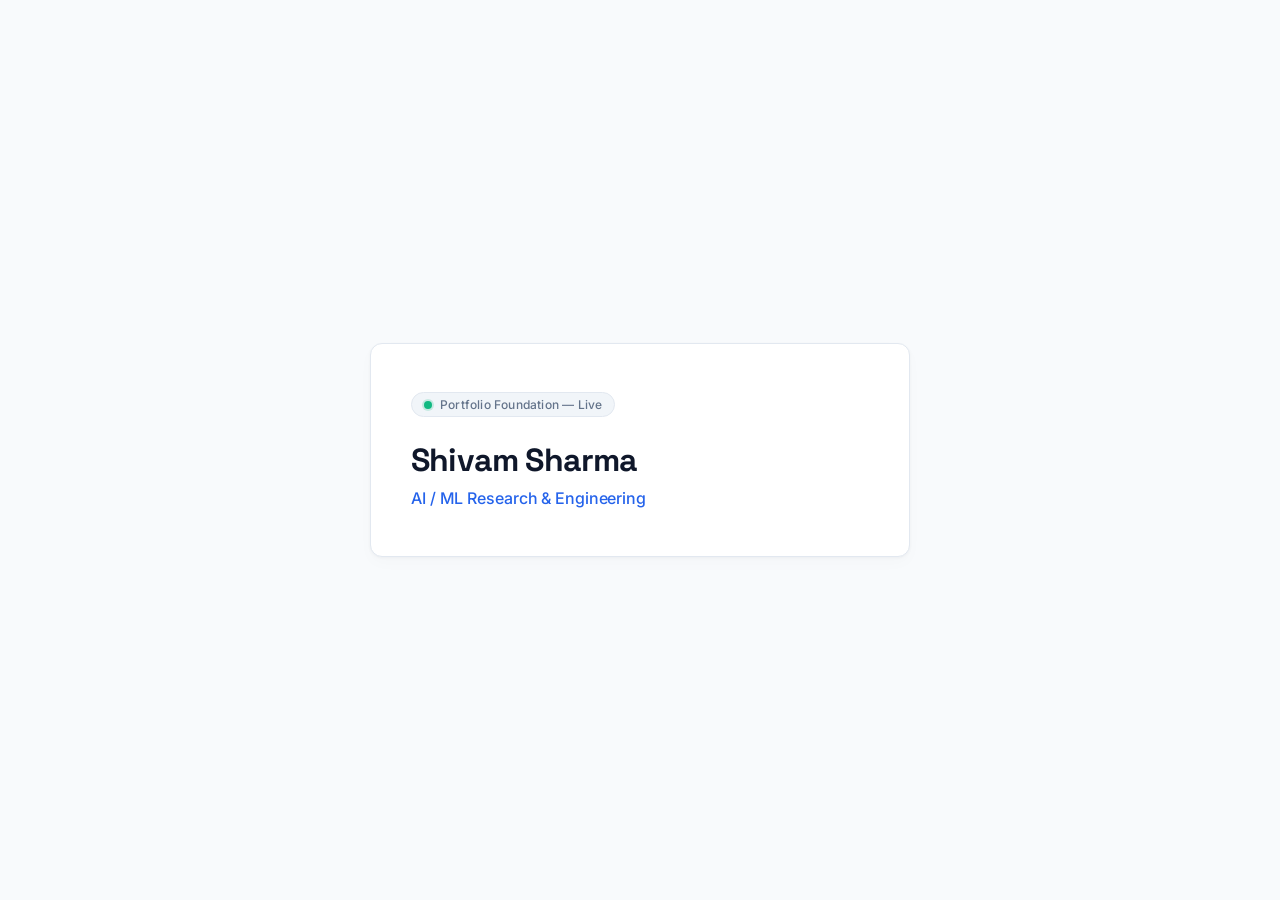
==== portfolio/index.html @ 6b97645c "Complete Week 4 General AI Fluency (Empty but Live: Ship a Blank Page) with minimal portfolio, GitHu" ====
﻿<!DOCTYPE html>
<html lang="en">
<head>
  <meta charset="UTF-8">
  <meta name="viewport" content="width=device-width, initial-scale=1.0">
  <title>Shivam Sharma — AI / ML Research & Engineering</title>
  
  <!-- Typography: Space Grotesk & Inter -->
  <link rel="preconnect" href="https://fonts.googleapis.com">
  <link rel="preconnect" href="https://fonts.gstatic.com" crossorigin>
  <link href="https://fonts.googleapis.com/css2?family=Inter:wght@400;500;600&family=Space+Grotesk:wght@600;700&display=swap" rel="stylesheet">
  
  <link rel="stylesheet" href="style.css">
</head>
<body>
  <main class="container">
    <div class="card">
      <div class="status-indicator">
        <span class="status-dot"></span>
        <span class="status-text">Portfolio Foundation — Live</span>
      </div>
      <h1 class="name">Shivam Sharma</h1>
      <p class="role">AI / ML Research &amp; Engineering</p>
    </div>
  </main>
</body>
</html>
---- portfolio/style.css ----
﻿/* Visual Identity: Precise, technical, calm, evidence-first */
:root {
  --font-heading: 'Space Grotesk', -apple-system, BlinkMacSystemFont, "Segoe UI", Roboto, sans-serif;
  --font-body: 'Inter', -apple-system, BlinkMacSystemFont, "Segoe UI", Roboto, sans-serif;
  
  --color-main: #0F172A;
  --color-text: #111827;
  --color-bg: #F8FAFC;
  --color-accent: #2563EB;
  --color-border: #E2E8F0;
  --color-card-bg: #FFFFFF;
  --color-muted: #64748B;
  --color-live: #10B981;
}

* {
  box-sizing: border-box;
  margin: 0;
  padding: 0;
}

body {
  font-family: var(--font-body);
  background-color: var(--color-bg);
  color: var(--color-main);
  min-height: 100vh;
  display: flex;
  align-items: center;
  justify-content: center;
  padding: 24px;
  -webkit-font-smoothing: antialiased;
}

.container {
  width: 100%;
  max-width: 540px;
}

.card {
  background: var(--color-card-bg);
  border: 1px solid var(--color-border);
  border-radius: 12px;
  padding: 48px 40px;
  box-shadow: 0 1px 3px rgba(15, 23, 42, 0.04), 0 6px 16px rgba(15, 23, 42, 0.02);
  text-align: left;
}

.status-indicator {
  display: inline-flex;
  align-items: center;
  gap: 8px;
  background: #F1F5F9;
  border: 1px solid var(--color-border);
  border-radius: 999px;
  padding: 4px 12px;
  margin-bottom: 24px;
}

.status-dot {
  width: 8px;
  height: 8px;
  border-radius: 50%;
  background-color: var(--color-live);
  box-shadow: 0 0 0 2px rgba(16, 185, 129, 0.2);
}

.status-text {
  font-size: 12px;
  font-weight: 500;
  color: var(--color-muted);
  letter-spacing: 0.2px;
}

.name {
  font-family: var(--font-heading);
  font-size: 32px;
  font-weight: 700;
  color: var(--color-main);
  letter-spacing: -0.8px;
  line-height: 1.2;
  margin-bottom: 8px;
}

.role {
  font-family: var(--font-body);
  font-size: 16px;
  font-weight: 500;
  color: var(--color-accent);
  letter-spacing: -0.1px;
}

/* Mobile Responsiveness */
@media (max-width: 480px) {
  .card {
    padding: 36px 24px;
  }

  .name {
    font-size: 26px;
  }

  .role {
    font-size: 15px;
  }
}
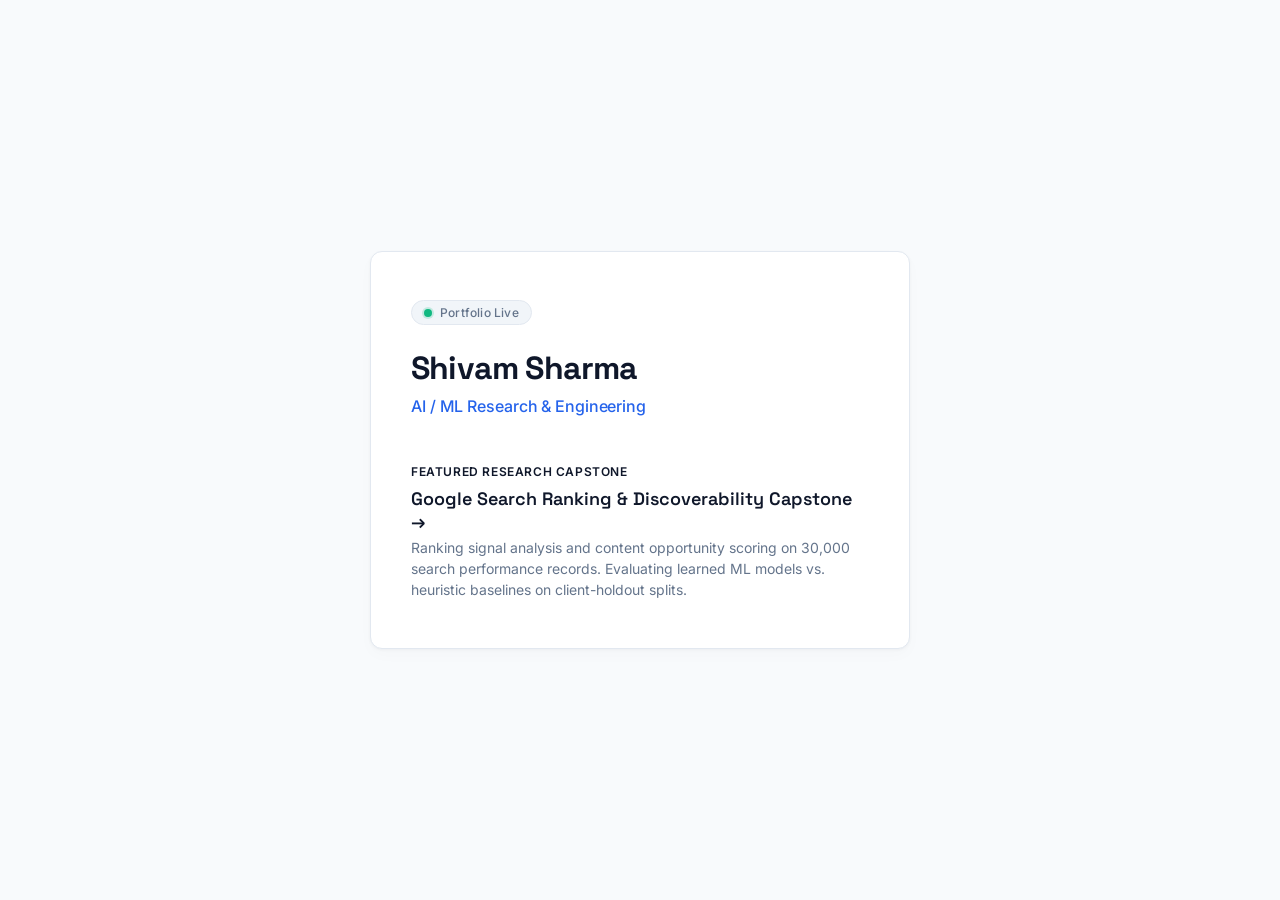
==== commit 5b146a6a: "Deploy ML Capstone (Ranking Signal Analysis): execute capstone.ipynb, generate visual charts, publis" ====
--- a/portfolio/index.html
+++ b/portfolio/index.html
@@ -3,7 +3,7 @@
 <head>
   <meta charset="UTF-8">
   <meta name="viewport" content="width=device-width, initial-scale=1.0">
-  <title>Shivam Sharma — AI / ML Research & Engineering</title>
+  <title>Shivam Sharma - AI / ML Research & Engineering</title>
   
   <!-- Typography: Space Grotesk & Inter -->
   <link rel="preconnect" href="https://fonts.googleapis.com">
@@ -11,16 +11,56 @@
   <link href="https://fonts.googleapis.com/css2?family=Inter:wght@400;500;600&family=Space+Grotesk:wght@600;700&display=swap" rel="stylesheet">
   
   <link rel="stylesheet" href="style.css">
+  <style>
+    .featured-work {
+      margin-top: 1.5rem;
+      padding-top: 1.5rem;
+      border-top: 1px solid var(--border-color);
+      text-align: left;
+    }
+    .featured-label {
+      font-size: 0.75rem;
+      text-transform: uppercase;
+      letter-spacing: 0.05em;
+      color: var(--accent-blue);
+      font-weight: 600;
+      margin-bottom: 0.5rem;
+    }
+    .featured-title {
+      font-family: 'Space Grotesk', sans-serif;
+      font-size: 1.125rem;
+      font-weight: 600;
+      color: var(--navy-dark);
+      text-decoration: none;
+      display: block;
+      margin-bottom: 0.25rem;
+      transition: color 0.15s ease;
+    }
+    .featured-title:hover {
+      color: var(--accent-blue);
+    }
+    .featured-desc {
+      font-size: 0.875rem;
+      color: #64748B;
+      line-height: 1.5;
+    }
+  </style>
 </head>
 <body>
   <main class="container">
     <div class="card">
       <div class="status-indicator">
         <span class="status-dot"></span>
-        <span class="status-text">Portfolio Foundation — Live</span>
+        <span class="status-text">Portfolio Live</span>
       </div>
       <h1 class="name">Shivam Sharma</h1>
       <p class="role">AI / ML Research &amp; Engineering</p>
+
+      <div class="featured-work">
+        <div class="featured-label">Featured Research Capstone</div>
+        <a href="capstone/" class="featured-title">Google Search Ranking &amp; Discoverability Capstone &rarr;</a>
+        <p class="featured-desc">Ranking signal analysis and content opportunity scoring on 30,000 search performance records. Evaluating learned ML models vs. heuristic baselines on client-holdout splits.</p>
+      </div>
     </div>
   </main>
 </body>
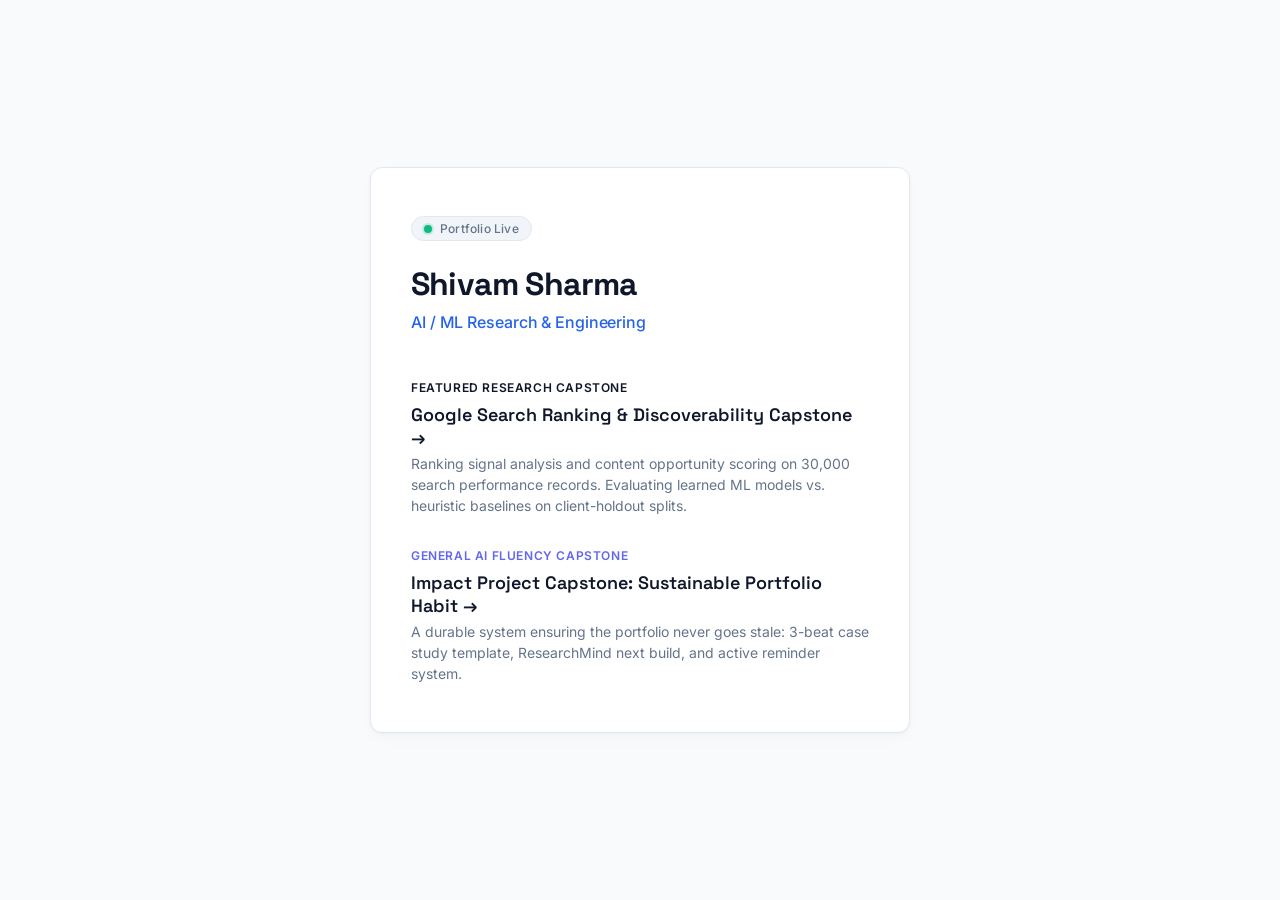
==== commit dda7808e: "Complete General AI Fluency Capstone: document 3-beat case study note, name ResearchMind build, set " ====
--- a/portfolio/index.html
+++ b/portfolio/index.html
@@ -61,6 +61,12 @@
         <a href="capstone/" class="featured-title">Google Search Ranking &amp; Discoverability Capstone &rarr;</a>
         <p class="featured-desc">Ranking signal analysis and content opportunity scoring on 30,000 search performance records. Evaluating learned ML models vs. heuristic baselines on client-holdout splits.</p>
       </div>
+
+      <div class="featured-work" style="margin-top: 1rem; padding-top: 1rem;">
+        <div class="featured-label" style="color: #6366F1;">General AI Fluency Capstone</div>
+        <a href="impact-capstone/" class="featured-title">Impact Project Capstone: Sustainable Portfolio Habit &rarr;</a>
+        <p class="featured-desc">A durable system ensuring the portfolio never goes stale: 3-beat case study template, ResearchMind next build, and active reminder system.</p>
+      </div>
     </div>
   </main>
 </body>
